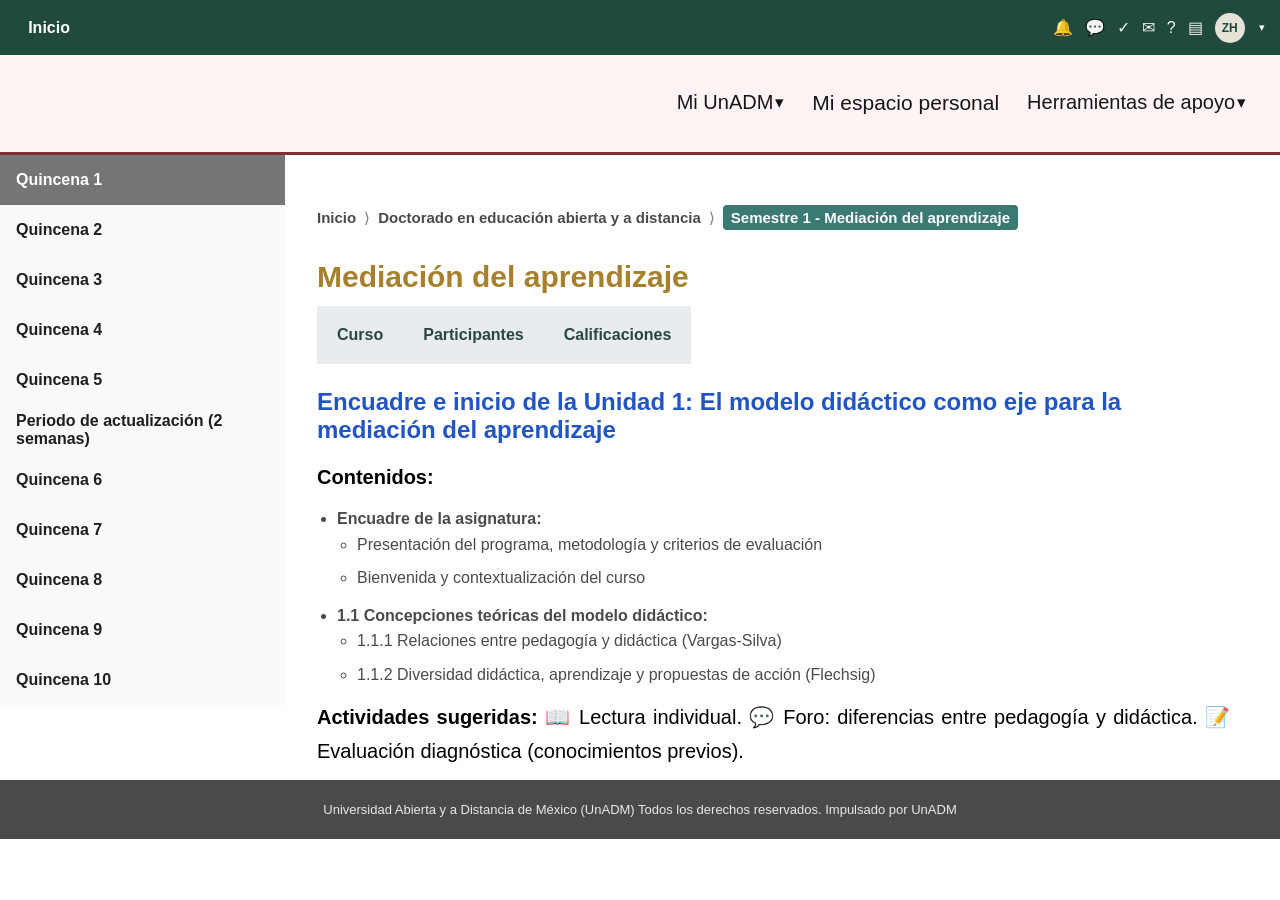
==== doc_1_1.html @ 1e91a080 "Barra de botones del curso creada" ====
<!DOCTYPE html>
<html lang="es">
<head>
<meta charset="UTF-8">
<meta name="viewport" content="width=device-width, initial-scale=1.0">
<title>Doctorado en Educación Abierta y a Distancia</title>
<link rel="stylesheet" href="style.css">
<link rel="stylesheet" href="header.css">
<link rel="stylesheet" href="aulas_doc.css">
<script src="header-loader.js" defer></script>
<script src="page-top-dropdown.js" defer></script>
</head>
<body>
  <div id="header-container"></div>
  <div class="page-top-band">
    <div class="page-top-links">
      <div class="page-top-dropdown">
        <button type="button" class="page-top-link page-top-dropdown-toggle" aria-haspopup="true" aria-expanded="false">Mi UnADM</button>
        <div class="dropdown-menu" role="menu" aria-label="Mi UnADM">
          <div class="dropdown-item dropdown-item-has-submenu" role="menuitem" aria-haspopup="true" aria-expanded="false">
            <span>Servicios escolares</span>
            <span class="submenu-arrow">▸</span>
            <div class="dropdown-submenu" role="menu" aria-label="Servicios escolares">
              <a href="javascript:void(0)" class="dropdown-item submenu-item" role="menuitem">Credencial estudiantil</a>
              <a href="javascript:void(0)" class="dropdown-item submenu-item" role="menuitem">Constancia de estudios</a>
              <div class="dropdown-item dropdown-item-has-submenu submenu-item" role="menuitem" aria-haspopup="true" aria-expanded="false">
                <span>Titulación</span>
                <span class="submenu-arrow">▸</span>
                <div class="dropdown-submenu" role="menu" aria-label="Titulación">
                  <a href="javascript:void(0)" class="dropdown-item submenu-item" role="menuitem">Diploma especialidad</a>
                  <a href="javascript:void(0)" class="dropdown-item submenu-item" role="menuitem">Grado maestría</a>
                  <a href="javascript:void(0)" class="dropdown-item submenu-item" role="menuitem">Grado Doctorado</a>
                </div>
              </div>
              <a href="javascript:void(0)" class="dropdown-item submenu-item" role="menuitem">Manuales</a>
            </div>
          </div>
          <a href="javascript:void(0)" class="dropdown-item" role="menuitem">Mesa de servicio</a>
          <div class="dropdown-item dropdown-item-has-submenu" role="menuitem" aria-haspopup="true" aria-expanded="false">
            <span>Normatividad</span>
            <span class="submenu-arrow">▸</span>
            <div class="dropdown-submenu" role="menu" aria-label="Normatividad">
              <a href="https://www.unadmexico.mx/images/descargables/Reglamento_Universitario_2026.pdf" class="dropdown-item submenu-item" role="menuitem">Reglamento Universitario</a>
              <a href="https://www.unadmexico.mx/images/descargables/CodigoDeEticaPersonasEstudiantes.pdf" class="dropdown-item submenu-item" role="menuitem">Código de ética del estudiante</a>
              <a href="https://www.unadmexico.mx/nosotros/normatividad" class="dropdown-item submenu-item" role="menuitem">Marco legal de la educación en México</a>
              <a href="javascript:void(0)" class="dropdown-item submenu-item" role="menuitem">Reglamento de estudios de posgrado</a>
            </div>
          </div>
          <a href="https://unadmexico.knimbus.com/portal/v2/default/home" class="dropdown-item" role="menuitem">Biblioteca digital</a>
          <a href="javascript:void(0)" class="dropdown-item" role="menuitem">Eventos UnADM</a>
          <a href="https://unadmposgrado.github.io/sistema/index.html" role="menuitem">SSAP</a>
        </div>
      </div>
      <a href="index.html" class="page-top-link page-top-link--personal">Mi espacio personal</a>
      <div class="page-top-dropdown">
        <button type="button" class="page-top-link page-top-dropdown-toggle" aria-haspopup="true" aria-expanded="false">Herramientas de apoyo</button>
        <div class="dropdown-menu" role="menu" aria-label="Herramientas de apoyo">
          <a href="https://100tecnicasdidacticas.unadmexico.mx/index.html" class="dropdown-item" role="menuitem">Técnicas de aprendizaje</a>
          <a href="https://calidad44.unadmexico.mx/my/indexsys.php#" class="dropdown-item" role="menuitem">Normateca Externa UnADM</a>
          <a href="https://calidad44.unadmexico.mx/my/" class="dropdown-item" role="menuitem">Diccionario COLMEX</a>
          <div class="dropdown-item dropdown-item-has-submenu" role="menuitem" aria-haspopup="true" aria-expanded="false">
            <span>Kit de supervivencia</span>
            <span class="submenu-arrow">▸</span>
            <div class="dropdown-submenu" role="menu" aria-label="Kit de supervivencia">
              <a href="https://unadmposgrado.github.io/refer/" class="dropdown-item submenu-item" role="menuitem">Generador de referencias UnADM</a>
              <a href="javascript:void(0)" class="dropdown-item submenu-item" role="menuitem">Normas de convivencia</a>
              <a href="javascript:void(0)" class="dropdown-item submenu-item" role="menuitem">Decálogo del estudiante en línea</a>
              <a href="javascript:void(0)" class="dropdown-item submenu-item" role="menuitem">Orientaciónes para el aprendizaje (autogestión)</a>
              <a href="javascript:void(0)" class="dropdown-item submenu-item" role="menuitem">Documentos de integridad académica</a>
              <a href="javascript:void(0)" class="dropdown-item submenu-item" role="menuitem">Netiqueta</a>
              <a href="javascript:void(0)" class="dropdown-item submenu-item" role="menuitem">Normas de citación</a>
            </div>
          </div>
        </div>
      </div>
    </div>
  </div>

  <div class="content-wrapper">
    <aside class="sidebar-menu" aria-label="Menú de quincenas">
      <button type="button" class="sidebar-btn is-active" data-section="quincena-1">Quincena 1</button>
      <button type="button" class="sidebar-btn" data-section="quincena-2">Quincena 2</button>
      <button type="button" class="sidebar-btn" data-section="quincena-3">Quincena 3</button>
      <button type="button" class="sidebar-btn" data-section="quincena-4">Quincena 4</button>
      <button type="button" class="sidebar-btn" data-section="quincena-5">Quincena 5</button>
      <button type="button" class="sidebar-btn" data-section="intermedio">Periodo de actualización (2 semanas)</button>
      <button type="button" class="sidebar-btn" data-section="quincena-6">Quincena 6</button>
      <button type="button" class="sidebar-btn" data-section="quincena-7">Quincena 7</button>
      <button type="button" class="sidebar-btn" data-section="quincena-8">Quincena 8</button>
      <button type="button" class="sidebar-btn" data-section="quincena-9">Quincena 9</button>
      <button type="button" class="sidebar-btn" data-section="quincena-10">Quincena 10</button>
      
    </aside>

    <div id="content-panel" class="content-main" aria-live="polite"></div>
  </div>

  <footer>
    Universidad Abierta y a Distancia de México (UnADM) Todos los derechos reservados. Impulsado por UnADM
  </footer>

  <script>
    const contentSections = {
      'quincena-1': {
        body: `
          <div class="section-content">
            <h3 class="section-detail-title">Encuadre e inicio de la Unidad 1: El modelo didáctico como eje para la mediación del aprendizaje</h3>
            <p><strong>Contenidos:</strong></p>
            <ul class="section-list">
              <li><strong>Encuadre de la asignatura:</strong>
                <ul class="section-sublist">
                  <li>Presentación del programa, metodología y criterios de evaluación</li>
                  <li>Bienvenida y contextualización del curso</li>
                </ul>
              </li>
              <li><strong>1.1 Concepciones teóricas del modelo didáctico:</strong>
                <ul class="section-sublist">
                  <li>1.1.1 Relaciones entre pedagogía y didáctica (Vargas-Silva)</li>
                  <li>1.1.2 Diversidad didáctica, aprendizaje y propuestas de acción (Flechsig)</li>
                </ul>
              </li>
            </ul>
            <p><strong>Actividades sugeridas:</strong> 📖 Lectura individual. 💬 Foro: diferencias entre pedagogía y didáctica. 📝 Evaluación diagnóstica (conocimientos previos).</p>
          </div>
        `
      },
      'quincena-2': {
        body: `
          <div class="section-content">
            <h3 class="section-detail-title">Modelos didácticos y entorno virtual de aprendizaje</h3>
            <p><strong>Contenidos:</strong></p>
            <ul class="section-list">
              <li><strong>1.1.3</strong> Fundamentación, características, estructura y tipologías de los modelos didácticos (Guárate)</li>
              <li><strong>1.2 El modelo didáctico en un entorno virtual de aprendizaje:</strong>
                <ul class="section-sublist">
                  <li>1.2.1 Instrucción programada (Flechsig)</li>
                  <li>1.2.2 Elementos tecnológicos, organizativos y pedagógicos del modelo didáctico (Salinas, et. al)</li>
                  <li>1.2.3 Modelo: entornos virtuales de aprendizaje (Guárate)</li>
                </ul>
              </li>
            </ul>
            <p><strong>Actividades sugeridas:</strong> 📘 Organizador gráfico (mapa conceptual). 🗣️ Foro comparativo. 🔍 Revisión de aula virtual. Sesión sincrónica.</p>
          </div>
        `
      },
      'quincena-3': {
        body: `
          <div class="section-content">
            <h3 class="section-detail-title">Educación abierta, heutagogía, conectivismo y cierre de Unidad 1</h3>
            <p><strong>Contenidos:</strong></p>
            <ul class="section-list">
              <li><strong>1.3 Aproximaciones a un modelo didáctico para la educación abierta y a distancia:</strong>
                <ul class="section-sublist">
                  <li>1.3.1 El aprendizaje abierto y cooperativo (García y Rabajoli)</li>
                  <li>1.3.2 El aprendizaje heutagógico, andragógico y conectivista (Mendiola y Lima)</li>
                  <li>1.3.3 Desafíos didácticos entre la hibridación y la inteligencia artificial (Maggio)</li>
                  <li>1.3.4 Los modelos mediacional y ecológico (Gimeno Sacristán y Espinoza)</li>
                </ul>
              </li>
            </ul>
            <p><strong>Producto integrador de Unidad 1:</strong> 📌 Ensayo argumentativo sobre el modelo didáctico</p>
          </div>
        `
      },
      'quincena-4': {
        body: `
          <div class="section-content">
            <h3 class="section-detail-title">Inicio de la Unidad 2: La mediación del aprendizaje en el contexto actual</h3>
            <p><strong>Contenidos:</strong></p>
            <ul class="section-list">
              <li><strong>2.1 La mediación del aprendizaje y su importancia:</strong>
                <ul class="section-sublist">
                  <li>2.1.1 Enfoque epistémico de la mediación del aprendizaje (Tapia Sosa; Ruiz y Ramírez; Vargas-Manrique)</li>
                  <li>2.1.2 Fundamentos de la mediación didáctica (Aguirre y Espinoza)</li>
                  <li>2.1.3 Perspectivas pedagógica, cognitiva y sociocultural de la mediación (Ruiz y Ramírez)</li>
                  <li>2.1.4 Transposición didáctica (Gómez)</li>
                  <li>2.1.5 Metodologías del aprendizaje basado en proyectos y en problemas (Cenich; Ortiz et al.; Escribano)</li>
                </ul>
              </li>
            </ul>
            <p><strong>Actividades sugeridas:</strong> 📖 Lectura. Foro: ¿Cómo aprendí a mediar? 📝 Organizador gráfico. Sesión sincrónica ABP.</p>
          </div>
        `
      },
      'quincena-5': {
        body: `
          <div class="section-content">
            <h3 class="section-detail-title">Actores didácticos y aula virtual en un ambiente virtual de aprendizaje</h3>
            <p><strong>Contenidos:</strong></p>
            <ul class="section-list">
              <li><strong>2.2 Actores didácticos en un ambiente virtual de aprendizaje:</strong>
                <ul class="section-sublist">
                  <li>2.2.1 Diseño y análisis del ambiente virtual de aprendizaje (Vargas; Céron)</li>
                  <li>2.2.2 Las fases de la modalidad didáctica de un ambiente virtual de aprendizaje (Céron)</li>
                  <li>2.2.3 El aula virtual (Buitrón)</li>
                  <li>2.2.4 Estructuras cognitivas para la construcción de un modelo didáctico en un ambiente virtual de aprendizaje (Céron)</li>
                </ul>
              </li>
            </ul>
            <p><strong>Actividades sugeridas:</strong> 🌐 Wiki colaborativa. Análisis de aula virtual modelo. 📘 Lectura + foro: estructuras cognitivas.</p>
          </div>
        `
      },
      'intermedio': {
        body: `
          <div class="section-content">
            <h3 class="section-detail-title">Periodo intermedio de integración y reflexión</h3>
            <p>Se propone una etapa de consolidación de aprendizajes, revisión de avances y preparación para la segunda parte del curso.</p>
          </div>
        `
      },
      'quincena-6': {
        body: `
          <div class="section-content">
            <h3 class="section-detail-title">Mediación en un ambiente virtual y habilidades del mediador (Primera parte)</h3>
            <p><strong>Contenidos:</strong></p>
            <ul class="section-list">
              <li><strong>2.3 La importancia de la mediación en un ambiente virtual de aprendizaje:</strong>
                <ul class="section-sublist">
                  <li>2.3.1 Mediación tecnológica (Lanzábal; Gómez)</li>
                  <li>2.3.2 Habilidades cognitivas y metacognitivas (Arenas)</li>
                  <li>2.3.3 De la mediación a la personalización (Bernaza)</li>
                </ul>
              </li>
              <li><strong>2.4 Habilidades del mediador en un ambiente virtual de aprendizaje:</strong>
                <ul class="section-sublist">
                  <li>2.4.1 Hablando de competencias para la mediación (Tapia; Ruiz)</li>
                  <li>2.4.2 Estrategias para definir el perfil del mediador (Urdaneta)</li>
                  <li>2.4.3 Habilidades pedagógicas (Brenes; Ruiz)</li>
                  <li>2.4.4 Habilidades sociales (Cordero)</li>
                  <li>2.4.5 Comunicativas (Ávila)</li>
                </ul>
              </li>
            </ul>
            <p><strong>Actividades sugeridas:</strong> 🧠 Borrador del biograma de trayectoria. 📋 Autoevaluación. Foro competencias.</p>
          </div>
        `
      },
      'quincena-7': {
        body: `
          <div class="section-content">
            <h3 class="section-detail-title">Habilidades del mediador (Segunda parte) y cierre de Unidad 2</h3>
            <p><strong>Contenidos:</strong></p>
            <ul class="section-list">
              <li><strong>2.4 Habilidades del mediador en un ambiente virtual de aprendizaje:</strong>
                <ul class="section-sublist">
                  <li>2.4.6 Psicológicas (Sánchez)</li>
                  <li>2.4.7 Investigativas (Pegudo)</li>
                  <li>2.4.8 Interculturales (Alarcón y Márquez)</li>
                  <li>2.4.9 Socioemocionales (Feuerstein, Scarafía)</li>
                </ul>
              </li>
              <li><strong>Inicio de la Unidad 3: El aprendizaje para la sociedad del conocimiento</strong>
                <ul class="section-sublist">
                  <li>3.1.1 Motivación y diálogo virtual (Arenas)</li>
                  <li>3.1.2 Mediación sociocultural en entornos virtuales (Ruiz y Ramírez, pp. 21-26)</li>
                </ul>
              </li>
            </ul>
            <p><strong>Producto integrador de Unidad 2:</strong> 📌 Biograma de trayectoria (narrativa autobiográfica)</p>
          </div>
        `
      },
      'quincena-8': {
        body: `
          <div class="section-content">
            <h3 class="section-detail-title">Diálogo multimodal, retroalimentación y prosumidores educativos</h3>
            <p><strong>Contenidos:</strong></p>
            <ul class="section-list">
              <li><strong>3.1 La mediación para la interactividad en un entorno virtual de aprendizaje:</strong>
                <ul class="section-sublist">
                  <li>3.1.3 Diálogo multimodal en la mediación virtual (Ruiz y Ramírez, 45-66)</li>
                  <li>3.1.4 La retroalimentación (Quezada; Espinoza)</li>
                </ul>
              </li>
              <li><strong>3.2 El aprendizaje mediado y los prosumidores educativos:</strong>
                <ul class="section-sublist">
                  <li>3.2.1 Referente sobre el productor y consumidor: prosumidor (González)</li>
                  <li>3.2.2 El docente-prosumidor (González; Buenestado)</li>
                  <li>3.2.3 El prosumidor y su acción educadora (González)</li>
                  <li>3.2.4 La formación del docente-prosumidor (Buenestado)</li>
                </ul>
              </li>
            </ul>
            <p><strong>Actividades sugeridas:</strong> ✏️ Borrador de propuesta de mejora. Análisis de retroalimentación. 🧩 Debate sincrónico.</p>
          </div>
        `
      },
      'quincena-9': {
        body: `
          <div class="section-content">
            <h3 class="section-detail-title">Conocimiento digital, inteligencia artificial y neurodidáctica</h3>
            <p><strong>Contenidos:</strong></p>
            <ul class="section-list">
              <li><strong>3.3 El aprendizaje en la era digital y en la sociedad del conocimiento:</strong>
                <ul class="section-sublist">
                  <li>3.3.1 El conectivismo: una teoría para el aprendizaje en la era digital (Siemens)</li>
                  <li>3.3.2 Conocimiento en era digital (Requena)</li>
                  <li>3.3.3 Internet y aprendizaje (Villanueva)</li>
                  <li>3.3.4 La inteligencia artificial en el contexto educativo (Vera; Navarrete; Peña y Sanabria-Navarro)</li>
                </ul>
              </li>
              <li><strong>3.4 Acerca de la neurodidáctica para el aprendizaje en el contexto actual:</strong>
                <ul class="section-sublist">
                  <li>3.4.1 Funciones de los hemisferios cerebrales para el aprendizaje (Rivas)</li>
                  <li>3.4.2 Las emociones y el aprendizaje significativo (Rivas; Navacerrada)</li>
                  <li>3.4.3 Neurodidáctica (Rivas; Ibarrola)</li>
                </ul>
              </li>
            </ul>
            <p><strong>Actividades sugeridas:</strong> 📊 Organizador gráfico IA. Foro emociones y mediación.</p>
          </div>
        `
      },
      'quincena-10': {
        body: `
          <div class="section-content">
            <h3 class="section-detail-title">Productos integradores, evaluación final y cierre del programa</h3>
            <p><strong>Contenidos:</strong></p>
            <ul class="section-list">
              <li><strong>Producto integrador de la Unidad 3:</strong>
                <ul class="section-sublist">
                  <li>Características del modelo didáctico a implementar</li>
                  <li>Análisis contextual</li>
                  <li>Árbol de áreas de mejora</li>
                  <li>Perfil de habilidades para la mediación</li>
                </ul>
              </li>
              <li><strong>Cierre integrador de la asignatura:</strong>
                <ul class="section-sublist">
                  <li>Modelo didáctico en el que se enmarca la práctica de mediación</li>
                  <li>Estrategias didácticas para la mejora de la práctica de mediación</li>
                  <li>Conclusiones sobre los retos de ser mediador del aprendizaje en la sociedad del conocimiento</li>
                </ul>
              </li>
              <li><strong>Evaluación final:</strong>
                <ul class="section-sublist">
                  <li>Portafolio reflexivo</li>
                  <li>Autoevaluación del perfil de egreso</li>
                  <li>Retroalimentación global y sesión sincrónica de cierre</li>
                </ul>
              </li>
            </ul>
            <p><strong>Producto integrador de Unidad 3:</strong> 📌 Documento de estrategias didácticas + Narrativa autobiográfica integradora</p>
          </div>
        `
      }
    };

    const contentPanel = document.getElementById('content-panel');
    const sidebarButtons = Array.from(document.querySelectorAll('.sidebar-btn'));

    function renderContent(sectionKey) {
      const section = contentSections[sectionKey];
      contentPanel.innerHTML = `
        <div class="breadcrumb-bar">
          <nav class="breadcrumb-nav" aria-label="Breadcrumb">
            <a href="index.html" class="breadcrumb-link">Inicio</a>
            <span class="breadcrumb-separator">⟩</span>
            <a href="doctorado.html" class="breadcrumb-link">Doctorado en educación abierta y a distancia</a>
            <span class="breadcrumb-separator">⟩</span>
            <span class="breadcrumb-current">Semestre 1 - Mediación del aprendizaje</span>
          </nav>
        </div>

        <h2 class="page-title">Mediación del aprendizaje</h2>
        <div class="page-subnav" aria-label="Secciones del curso">
          <a href="javascript:void(0)" class="page-subnav__button">Curso</a>
          <a href="javascript:void(0)" class="page-subnav__button">Participantes</a>
          <a href="javascript:void(0)" class="page-subnav__button">Calificaciones</a>
        </div>
        ${section.body}
      `;

      sidebarButtons.forEach((button) => {
        button.classList.toggle('is-active', button.dataset.section === sectionKey);
      });
    }

    sidebarButtons.forEach((button) => {
      button.addEventListener('click', () => renderContent(button.dataset.section));
    });

    renderContent('quincena-1');
  </script>
</body>
</html>
---- style.css ----
:root{
  --verde-oscuro:#1f4a3d;
  --verde-texto:#3f7a53;
  --dorado:#b5892e;
  --azul:#2255c4;
  --naranja:#f2954b;
  --guinda:#8c1c3a;
  --gris-fondo:#f4f4f4;
  --gris-borde:#e2e2e2;
  --gris-texto:#4a4a4a;
}

*{box-sizing:border-box;}
body{
  margin:0;
  padding-top: clamp(55px, 4.84vh, 92px);
  font-family:-apple-system, "Segoe UI", Roboto, Helvetica, Arial, sans-serif;
  color:var(--gris-texto);
  background:#ffffff;
}

/* ===== CONTENEDOR DE FRANJAS ===== */
.stripe-container{
  width:80%;
  max-width:1500px;
  margin:0 auto;
}
.welcome-box{
  color:#000;
  font-size:20px;
  text-align:justify;
  line-height:1.4;
  margin:40px auto 24px;
}

/* ===== FRANJAS DE DIVISIONES ===== */
.stripe{
  position:relative;
  height:105px;
  display:flex;
  align-items:center;
  justify-content:flex-start;
  padding-left:20px;
  padding-right:60px;
  color:inherit;
  text-decoration:none;
  overflow:hidden;
  border-bottom:1px solid #f0f0f0;
}
.stripe .title{
  z-index:2;
  font-weight:800;
  font-size:19px;
  letter-spacing:.3px;
  text-transform:uppercase;
  text-align:left;
}
.stripe .bg{
  position:absolute;
  inset:0;
  background-repeat:no-repeat;
  background-size:cover;
  opacity:.5;
}
.stripe.salud .title{ color:var(--verde-texto); }
.stripe.exactas .title{ color:var(--azul); }
.stripe.sociales .title{ color:var(--naranja); }
.stripe.extra .title{ color:var(--guinda); }

.stripe.salud{ background: linear-gradient(115deg, #eef5ee 0%, #eef5ee 30%, #ffffff 55%); }
.stripe.exactas{ background: linear-gradient(115deg, #eaf1fb 0%, #eaf1fb 30%, #ffffff 55%); }
.stripe.sociales{ background: linear-gradient(115deg, #fdf1e6 0%, #fdf1e6 30%, #ffffff 55%); }
.stripe.extra{ background: linear-gradient(115deg, #f7ecee 0%, #f7ecee 30%, #ffffff 55%); }

.triangles{
  position:absolute;
  left:0;top:0;bottom:0;
  width:60%;
  background-image:
    linear-gradient(135deg, transparent 48%, rgba(255,255,255,.6) 49%, transparent 51%),
    linear-gradient(45deg, transparent 48%, rgba(255,255,255,.6) 49%, transparent 51%);
  background-size:70px 70px;
  opacity:.5;
}

/* ===== FOOTER ===== */
footer{
  background:#4a4a4a;
  color:#e8e8e8;
  text-align:center;
  font-size:13px;
  padding:22px 10px;
}
footer a{ color:#ffffff; font-weight:600; text-decoration:underline; }

/* ===== BARRA DE BOTONES DEL CURSO ===== */
.page-subnav{
  display:flex;
  flex-wrap:wrap;
  gap:0;
  margin:4px 0 24px;
  background:#e9ecef;
  border-radius:0;
  overflow:hidden;
  width:fit-content;
  max-width:100%;
}

.page-subnav__button{
  display:inline-flex;
  align-items:center;
  justify-content:center;
  padding:20px 20px;
  background:transparent;
  color:#29473f;
  font-weight:700;
  text-decoration:none;
  border:0;
  border-radius:0;
  transition:background-color .2s ease, color .2s ease, border-radius .2s ease;
}

.page-subnav__button:hover,
.page-subnav__button:focus-visible{
  background:#29473f;
  color:#ffffff;
  border-radius:10px;
}

@media (max-width:700px){
  .stripe-container{
    width:100%;
    padding:0 16px;
  }
  .cat-grid{ grid-template-columns:1fr; }
  .quicklinks{ justify-content:center; }
  .stripe{ padding-right:24px; }
  .stripe .title{ font-size:14px; text-align:left; }
}
---- header.css ----
.topbar{
  position:fixed;
  top:0;
  left:0;
  right:0;
  width:100%;
  z-index:1000;
  background:var(--verde-oscuro);
  height: clamp(55px, 4.84vh, 92px);
  display:flex;
  align-items:center;
  justify-content:flex-end;
  padding:0 clamp(12px, 1.2vw, 32px);
  gap: clamp(12px, 1.2vh, 24px);
}
.topbar-home{
  margin-right:auto;
  color:#ffffff;
  text-decoration:none;
  font-weight: bold;
  padding: clamp(6px, 0.8vh, 10px) clamp(10px, 1vw, 16px);
  border-radius: clamp(6px, 0.6vh, 10px);
  background:transparent;
  transition: background-color .2s ease;
  display:inline-flex;
  align-items:center;
}
.topbar-home:hover{
  background:#e6e2d8;
  color:#1f4a3d;
}
.topbar .icon{
  color:#ffffff;
  font-size: clamp(16px, 1.6vh, 22px);
  opacity:.95;
  display:flex;
  align-items:center;
  text-decoration:none;
}
.avatar{
  width: clamp(30px, 2.4vh, 56px);
  height: clamp(30px, 2.4vh, 56px);
  border-radius:50%;
  background:#e7e2d8;
  color:#1f4a3d;
  font-weight:700;
  font-size: clamp(12px, 1.2vh, 18px);
  display:flex;align-items:center;justify-content:center;
}
.chev{color:#fff;font-size: clamp(11px, 1.1vh, 16px);margin-left:2px;}
---- aulas_doc.css ----
.page-top-band{
  position:relative;
  width:100%;
  min-height:100px;
  background:#fef4f4;
  border-bottom:3px solid #7c2f32;
  display:flex;
  align-items:flex-end;
  justify-content:flex-end;
  padding:0 24px 30px;
  box-sizing:border-box;
}

.page-top-links{
  display:flex;
  flex-wrap:wrap;
  justify-content:flex-end;
  align-items:center;
  gap:8px;
}

.page-top-link{
  display:inline-flex;
  align-items:center;
  justify-content:center;
  padding:8px 10px;
  border-radius:6px;
  background:transparent;
  color:#181717;
  text-decoration:none;
  font-size:20px;
  transition:background .2s ease;
  border:0;
  cursor:pointer;
}

.page-top-link--personal{
  font: inherit;
  font-size:21px;
  font-weight:400;
  line-height:1;
  letter-spacing:0;
  vertical-align:top;
  box-sizing:border-box;
}

.page-top-dropdown-toggle::after{
  content:" ▾";
  font-size:0.85em;
  margin-left:2px;
}

.page-top-link:hover{
  background:#f5ecec;
}

.page-top-dropdown{
  position:relative;
}

.dropdown-menu{
  display:none;
  position:absolute;
  top:calc(100% + 8px);
  right:0;
  min-width:220px;
  background:#f0f0f0;
  border-radius:8px;
  box-shadow:0 10px 24px rgba(0,0,0,0.12);
  padding:8px 0;
  z-index:100;
  flex-direction:column;
}

.page-top-dropdown.open .dropdown-menu{
  display:flex;
}

.dropdown-item{
  display:block;
  width:100%;
  padding:10px 16px;
  background:transparent;
  color:#181717;
  text-decoration:none;
  text-align:left;
  font-size:16px;
  font-weight:700;
  transition:background .2s ease, color .2s ease;
}

.dropdown-item:hover{
  background:#5a5a5a;
  color:#ffffff;
}

.dropdown-item-has-submenu{
  position:relative;
  display:flex;
  justify-content:space-between;
  align-items:center;
  border:0;
  background:transparent;
  color:#181717;
  font-weight:700;
}

.dropdown-item-has-submenu:hover,
.dropdown-item-has-submenu:focus-within{
  background:#5a5a5a;
  color:#ffffff;
}

.dropdown-item-has-submenu:hover > .submenu-arrow,
.dropdown-item-has-submenu:focus-within > .submenu-arrow{
  color:#ffffff;
}

.submenu-arrow{
  margin-left:8px;
  color:#181717;
}

.dropdown-submenu{
  display:none;
  position:absolute;
  top:0;
  left:100%;
  min-width:220px;
  background:#f0f0f0;
  border-radius:8px;
  box-shadow:0 10px 24px rgba(0,0,0,0.12);
  padding:8px 0;
  z-index:110;
  flex-direction:column;
  white-space:nowrap;
}

.dropdown-submenu[aria-label="Kit de supervivencia"]{
  left:auto;
  right:100%;
}

.dropdown-item-has-submenu:hover > .dropdown-submenu,
.dropdown-item-has-submenu:focus-within > .dropdown-submenu{
  display:flex;
}

.dropdown-item-has-submenu:hover,
.dropdown-item-has-submenu:focus-within{
  background:#5a5a5a;
  color:#ffffff;
}

.dropdown-submenu .dropdown-item{
  padding:10px 16px;
}

.dropdown-submenu .dropdown-item:hover{
  background:#757575;
}

.content-wrapper{
  width:100%;
  padding:0;
  box-sizing:border-box;
  display:grid;
  grid-template-columns:285px minmax(0, 1fr);
  align-items:start;
}

.sidebar-menu{
  width:100%;
  background:#f8f9fa;
  padding:0;
  box-sizing:border-box;
  position:sticky;
  top:20px;
  align-self:start;
}

.sidebar-btn{
  display:flex;
  align-items:center;
  width:100%;
  min-height:50px;
  padding:0 16px;
  border:0;
  background:transparent;
  color:#1f1f1f;
  text-decoration:none;
  font-size:16px;
  font-weight:700;
  cursor:pointer;
  transition:background .2s ease, color .2s ease;
  text-align:left;
}

.sidebar-btn:hover,
.sidebar-btn.is-active{
  background:#757575;
  color:#ffffff;
}

.content-main{
  min-width:0;
  padding:0 50px 0 32px;
}

.section-content{
  margin-top:12px;
}

.section-detail-title{
  margin:0 0 16px;
  color:#2255c4;
  font-size:24px;
  font-weight:700;
}

.section-list,
.section-sublist{
  margin:0 0 12px 20px;
  padding:0;
}

.section-list > li,
.section-sublist > li{
  margin-bottom:8px;
  line-height:1.6;
}

.section-content p{
  margin:0 0 12px;
  line-height:1.7;
}

.breadcrumb-bar{
  display:block;
  margin-top:50px;
  margin-bottom:30px;
  box-sizing:border-box;
}

.page-title{
  margin:0 0 12px;
  color:#a7802d;
  font-size:30px;
  font-weight:700;
}

.page-subtitle{
  margin:0;
  margin-bottom:20px;
  font-size:30px;
  font-weight:600;
  color:#ffffff;
  background:#f2954b;
  display:inline-block;
  padding:2px 10px;
  border-radius:6px;
}

  .page-title2{
    font-size:25px;
    margin:0 0 20px;
    font-weight:600;
    color:#4b72f2;
  }

p{
  font-size:20px;
  color:#000000;
  text-align:justify;
}

.breadcrumb-nav{
  display:flex;
  flex-wrap:wrap;
  align-items:center;
  gap:8px;
  font-size:15px;
  color:#4a4a4a;
}

.breadcrumb-link{
  color:#4a4a4a;
  text-decoration:none;
  font-weight:600;
}

.breadcrumb-link:hover{
  color:#29473f;
  text-decoration:underline;
}

.breadcrumb-separator{
  color:#7a7a7a;
}

.breadcrumb-current{
  display:inline-block;
  background:#3b7973;
  color:#ffffff;
  font-weight:600;
  padding:4px 8px;
  border-radius:4px;
}

.doctorado-page{
  margin-top:40px;
}

.doctorado-page h1{
  font-size:34px;
  margin:0 0 30px;
  color:#f2954b;
}

.asignaturas-section h2{
  color:#2255c4;
  font-size:30px;
  margin:0 0 18px;
}

.semestre-box{
  border:1px solid #d1d9e9;
  border-radius:12px;
  padding:22px;
  background:#ffffff;
  box-shadow:0 6px 15px rgba(0,0,0,.04);
}

.semestre-header{
  font-size:22px;
  font-weight:700;
  margin-bottom:18px;
  color:#1a1a1a;
}

.asignaturas-list{
  display:flex;
  flex-direction:column;
  gap:16px;
}

.asignatura-btn{
  display:block;
  padding:18px 22px;
  background:#ffffff;
  border:1px solid #d1d9e9;
  border-left:6px solid #f2954b;
  color:#1a1a1a;
  text-decoration:none;
  font-size:16px;
  border-radius:8px;
  transition:transform .2s ease, box-shadow .2s ease, background .2s ease;
}

.asignatura-btn:hover{
  background:#f3f7ff;
  transform:translateX(4px);
  box-shadow:0 10px 18px rgba(34,85,196,.12);
}

@media (max-width:700px){
  .content-wrapper{
    grid-template-columns:1fr;
    padding:0 20px 40px;
  }

  .sidebar-menu{
    width:100%;
    margin-bottom:24px;
    position:static;
  }

  .content-main{
    padding-left:0;
  }

  .doctorado-page{
    margin-top:24px;
  }
  .asignatura-btn{
    padding:16px 18px;
  }
}
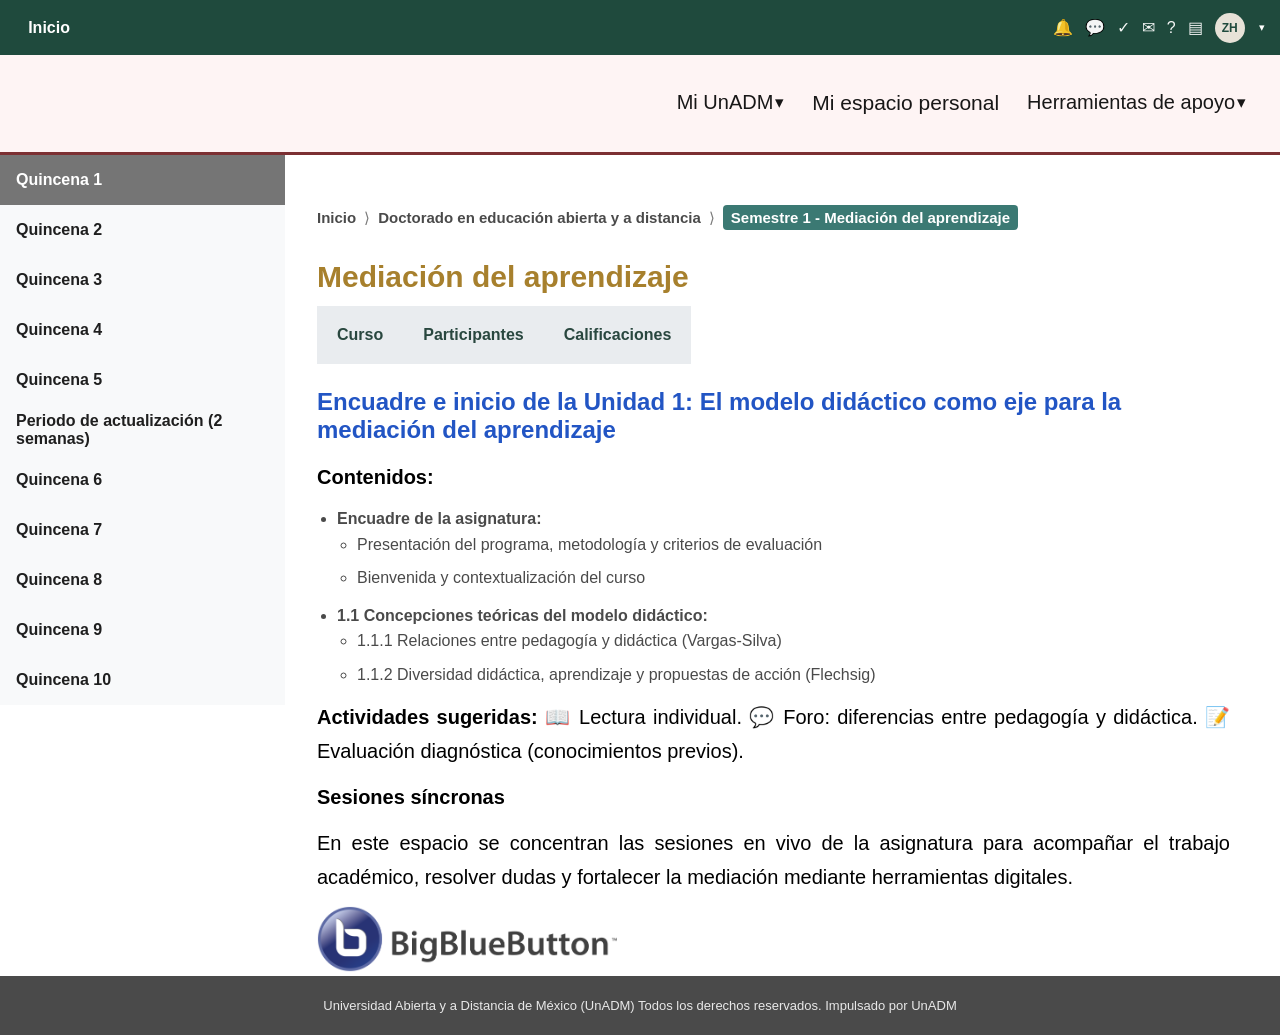
==== commit d2338356: "Big Blue Button agregado" ====
--- a/doc_1_1.html
+++ b/doc_1_1.html
@@ -3,6 +3,7 @@
 <head>
 <meta charset="UTF-8">
 <meta name="viewport" content="width=device-width, initial-scale=1.0">
+<link rel="icon" href="simulacion.png" type="image/png">
 <title>Doctorado en Educación Abierta y a Distancia</title>
 <link rel="stylesheet" href="style.css">
 <link rel="stylesheet" href="header.css">
@@ -40,29 +41,29 @@
             <span>Normatividad</span>
             <span class="submenu-arrow">▸</span>
             <div class="dropdown-submenu" role="menu" aria-label="Normatividad">
-              <a href="https://www.unadmexico.mx/images/descargables/Reglamento_Universitario_2026.pdf" class="dropdown-item submenu-item" role="menuitem">Reglamento Universitario</a>
-              <a href="https://www.unadmexico.mx/images/descargables/CodigoDeEticaPersonasEstudiantes.pdf" class="dropdown-item submenu-item" role="menuitem">Código de ética del estudiante</a>
-              <a href="https://www.unadmexico.mx/nosotros/normatividad" class="dropdown-item submenu-item" role="menuitem">Marco legal de la educación en México</a>
+              <a href="https://www.unadmexico.mx/images/descargables/Reglamento_Universitario_2026.pdf" target="_blank" class="dropdown-item submenu-item" role="menuitem">Reglamento Universitario</a>
+              <a href="https://www.unadmexico.mx/images/descargables/CodigoDeEticaPersonasEstudiantes.pdf" target="_blank" class="dropdown-item submenu-item" role="menuitem">Código de ética del estudiante</a>
+              <a href="https://www.unadmexico.mx/nosotros/normatividad" target="_blank" class="dropdown-item submenu-item" role="menuitem">Marco legal de la educación en México</a>
               <a href="javascript:void(0)" class="dropdown-item submenu-item" role="menuitem">Reglamento de estudios de posgrado</a>
             </div>
           </div>
-          <a href="https://unadmexico.knimbus.com/portal/v2/default/home" class="dropdown-item" role="menuitem">Biblioteca digital</a>
+          <a href="https://unadmexico.knimbus.com/portal/v2/default/home" target="_blank" class="dropdown-item" role="menuitem">Biblioteca digital</a>
           <a href="javascript:void(0)" class="dropdown-item" role="menuitem">Eventos UnADM</a>
-          <a href="https://unadmposgrado.github.io/sistema/index.html" role="menuitem">SSAP</a>
+          <a href="https://unadmposgrado.github.io/sistema/index.html" target="_blank" class="dropdown-item" role="menuitem">SSAP</a>
         </div>
       </div>
       <a href="index.html" class="page-top-link page-top-link--personal">Mi espacio personal</a>
       <div class="page-top-dropdown">
         <button type="button" class="page-top-link page-top-dropdown-toggle" aria-haspopup="true" aria-expanded="false">Herramientas de apoyo</button>
         <div class="dropdown-menu" role="menu" aria-label="Herramientas de apoyo">
-          <a href="https://100tecnicasdidacticas.unadmexico.mx/index.html" class="dropdown-item" role="menuitem">Técnicas de aprendizaje</a>
-          <a href="https://calidad44.unadmexico.mx/my/indexsys.php#" class="dropdown-item" role="menuitem">Normateca Externa UnADM</a>
-          <a href="https://calidad44.unadmexico.mx/my/" class="dropdown-item" role="menuitem">Diccionario COLMEX</a>
+          <a href="https://100tecnicasdidacticas.unadmexico.mx/index.html" target="_blank" class="dropdown-item" role="menuitem">Técnicas de aprendizaje</a>
+          <a href="https://calidad44.unadmexico.mx/my/indexsys.php#" target="_blank" class="dropdown-item" role="menuitem">Normateca Externa UnADM</a>
+          <a href="https://calidad44.unadmexico.mx/my/" target="_blank" class="dropdown-item" role="menuitem">Diccionario COLMEX</a>
           <div class="dropdown-item dropdown-item-has-submenu" role="menuitem" aria-haspopup="true" aria-expanded="false">
             <span>Kit de supervivencia</span>
             <span class="submenu-arrow">▸</span>
             <div class="dropdown-submenu" role="menu" aria-label="Kit de supervivencia">
-              <a href="https://unadmposgrado.github.io/refer/" class="dropdown-item submenu-item" role="menuitem">Generador de referencias UnADM</a>
+              <a href="https://unadmposgrado.github.io/refer/" target="_blank" class="dropdown-item submenu-item" role="menuitem">Generador de referencias UnADM</a>
               <a href="javascript:void(0)" class="dropdown-item submenu-item" role="menuitem">Normas de convivencia</a>
               <a href="javascript:void(0)" class="dropdown-item submenu-item" role="menuitem">Decálogo del estudiante en línea</a>
               <a href="javascript:void(0)" class="dropdown-item submenu-item" role="menuitem">Orientaciónes para el aprendizaje (autogestión)</a>
@@ -121,6 +122,9 @@
               </li>
             </ul>
             <p><strong>Actividades sugeridas:</strong> 📖 Lectura individual. 💬 Foro: diferencias entre pedagogía y didáctica. 📝 Evaluación diagnóstica (conocimientos previos).</p>
+            <p><strong>Sesiones síncronas</strong></p>
+            <p style="text-align: justify;">En este espacio se concentran las sesiones en vivo de la asignatura para acompañar el trabajo académico, resolver dudas y fortalecer la mediación mediante herramientas digitales.</p>
+            <img src="bbb_logo.png" alt="Logo de BigBlueButton" style="max-width: 300px; height: auto;" />
           </div>
         `
       },
@@ -140,6 +144,9 @@
               </li>
             </ul>
             <p><strong>Actividades sugeridas:</strong> 📘 Organizador gráfico (mapa conceptual). 🗣️ Foro comparativo. 🔍 Revisión de aula virtual. Sesión sincrónica.</p>
+            <p><strong>Sesiones síncronas</strong></p>
+            <p style="text-align: justify;">En este espacio se concentran las sesiones en vivo de la asignatura para acompañar el trabajo académico, resolver dudas y fortalecer la mediación mediante herramientas digitales.</p>
+            <img src="bbb_logo.png" alt="Logo de BigBlueButton" style="max-width: 300px; height: auto;" />
           </div>
         `
       },
@@ -179,6 +186,9 @@
               </li>
             </ul>
             <p><strong>Actividades sugeridas:</strong> 📖 Lectura. Foro: ¿Cómo aprendí a mediar? 📝 Organizador gráfico. Sesión sincrónica ABP.</p>
+            <p><strong>Sesiones síncronas</strong></p>
+            <p style="text-align: justify;">En este espacio se concentran las sesiones en vivo de la asignatura para acompañar el trabajo académico, resolver dudas y fortalecer la mediación mediante herramientas digitales.</p>
+            <img src="bbb_logo.png" alt="Logo de BigBlueButton" style="max-width: 300px; height: auto;" />
           </div>
         `
       },
@@ -198,6 +208,9 @@
               </li>
             </ul>
             <p><strong>Actividades sugeridas:</strong> 🌐 Wiki colaborativa. Análisis de aula virtual modelo. 📘 Lectura + foro: estructuras cognitivas.</p>
+            <p><strong>Sesiones síncronas</strong></p>
+            <p style="text-align: justify;">En este espacio se concentran las sesiones en vivo de la asignatura para acompañar el trabajo académico, resolver dudas y fortalecer la mediación mediante herramientas digitales.</p>
+            <img src="bbb_logo.png" alt="Logo de BigBlueButton" style="max-width: 300px; height: auto;" />
           </div>
         `
       },
@@ -233,6 +246,9 @@
               </li>
             </ul>
             <p><strong>Actividades sugeridas:</strong> 🧠 Borrador del biograma de trayectoria. 📋 Autoevaluación. Foro competencias.</p>
+            <p><strong>Sesiones síncronas</strong></p>
+            <p style="text-align: justify;">En este espacio se concentran las sesiones en vivo de la asignatura para acompañar el trabajo académico, resolver dudas y fortalecer la mediación mediante herramientas digitales.</p>
+            <img src="bbb_logo.png" alt="Logo de BigBlueButton" style="max-width: 300px; height: auto;" />
           </div>
         `
       },
@@ -283,6 +299,9 @@
               </li>
             </ul>
             <p><strong>Actividades sugeridas:</strong> ✏️ Borrador de propuesta de mejora. Análisis de retroalimentación. 🧩 Debate sincrónico.</p>
+            <p><strong>Sesiones síncronas</strong></p>
+            <p style="text-align: justify;">En este espacio se concentran las sesiones en vivo de la asignatura para acompañar el trabajo académico, resolver dudas y fortalecer la mediación mediante herramientas digitales.</p>
+            <img src="bbb_logo.png" alt="Logo de BigBlueButton" style="max-width: 300px; height: auto;" />
           </div>
         `
       },
@@ -309,6 +328,9 @@
               </li>
             </ul>
             <p><strong>Actividades sugeridas:</strong> 📊 Organizador gráfico IA. Foro emociones y mediación.</p>
+            <p><strong>Sesiones síncronas</strong></p>
+            <p style="text-align: justify;">En este espacio se concentran las sesiones en vivo de la asignatura para acompañar el trabajo académico, resolver dudas y fortalecer la mediación mediante herramientas digitales.</p>
+            <img src="bbb_logo.png" alt="Logo de BigBlueButton" style="max-width: 300px; height: auto;" />
           </div>
         `
       },
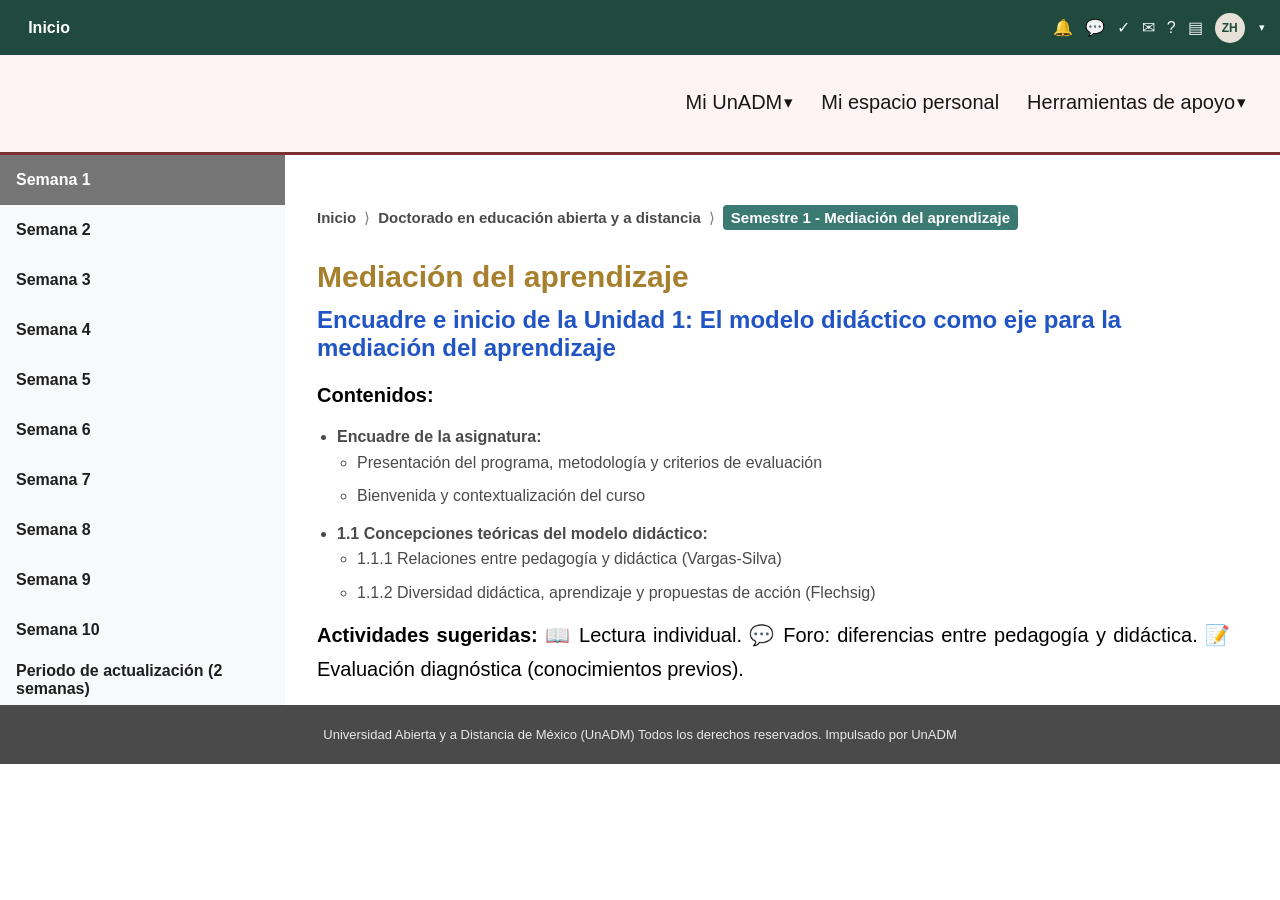
==== commit 889a3295: "Ajuste en semanas y asignatura extra en especialidad" ====
--- a/doc_1_1.html
+++ b/doc_1_1.html
@@ -3,7 +3,6 @@
 <head>
 <meta charset="UTF-8">
 <meta name="viewport" content="width=device-width, initial-scale=1.0">
-<link rel="icon" href="simulacion.png" type="image/png">
 <title>Doctorado en Educación Abierta y a Distancia</title>
 <link rel="stylesheet" href="style.css">
 <link rel="stylesheet" href="header.css">
@@ -41,29 +40,29 @@
             <span>Normatividad</span>
             <span class="submenu-arrow">▸</span>
             <div class="dropdown-submenu" role="menu" aria-label="Normatividad">
-              <a href="https://www.unadmexico.mx/images/descargables/Reglamento_Universitario_2026.pdf" target="_blank" class="dropdown-item submenu-item" role="menuitem">Reglamento Universitario</a>
-              <a href="https://www.unadmexico.mx/images/descargables/CodigoDeEticaPersonasEstudiantes.pdf" target="_blank" class="dropdown-item submenu-item" role="menuitem">Código de ética del estudiante</a>
-              <a href="https://www.unadmexico.mx/nosotros/normatividad" target="_blank" class="dropdown-item submenu-item" role="menuitem">Marco legal de la educación en México</a>
+              <a href="javascript:void(0)" class="dropdown-item submenu-item" role="menuitem">Reglamento Universitario</a>
+              <a href="javascript:void(0)" class="dropdown-item submenu-item" role="menuitem">Código de ética del estudiante</a>
+              <a href="javascript:void(0)" class="dropdown-item submenu-item" role="menuitem">Marco legal de la educación en México</a>
               <a href="javascript:void(0)" class="dropdown-item submenu-item" role="menuitem">Reglamento de estudios de posgrado</a>
             </div>
           </div>
-          <a href="https://unadmexico.knimbus.com/portal/v2/default/home" target="_blank" class="dropdown-item" role="menuitem">Biblioteca digital</a>
+          <a href="javascript:void(0)" class="dropdown-item" role="menuitem">Biblioteca digital</a>
           <a href="javascript:void(0)" class="dropdown-item" role="menuitem">Eventos UnADM</a>
-          <a href="https://unadmposgrado.github.io/sistema/index.html" target="_blank" class="dropdown-item" role="menuitem">SSAP</a>
+          <a href="javascript:void(0)" class="dropdown-item" role="menuitem">SSAP</a>
         </div>
       </div>
-      <a href="index.html" class="page-top-link page-top-link--personal">Mi espacio personal</a>
+      <a href="index.html" class="page-top-link">Mi espacio personal</a>
       <div class="page-top-dropdown">
         <button type="button" class="page-top-link page-top-dropdown-toggle" aria-haspopup="true" aria-expanded="false">Herramientas de apoyo</button>
         <div class="dropdown-menu" role="menu" aria-label="Herramientas de apoyo">
-          <a href="https://100tecnicasdidacticas.unadmexico.mx/index.html" target="_blank" class="dropdown-item" role="menuitem">Técnicas de aprendizaje</a>
-          <a href="https://calidad44.unadmexico.mx/my/indexsys.php#" target="_blank" class="dropdown-item" role="menuitem">Normateca Externa UnADM</a>
-          <a href="https://calidad44.unadmexico.mx/my/" target="_blank" class="dropdown-item" role="menuitem">Diccionario COLMEX</a>
+          <a href="javascript:void(0)" class="dropdown-item" role="menuitem">Técnicas de aprendizaje</a>
+          <a href="javascript:void(0)" class="dropdown-item" role="menuitem">Normateca Externa UnADM</a>
+          <a href="javascript:void(0)" class="dropdown-item" role="menuitem">Diccionario COLMEX</a>
           <div class="dropdown-item dropdown-item-has-submenu" role="menuitem" aria-haspopup="true" aria-expanded="false">
             <span>Kit de supervivencia</span>
             <span class="submenu-arrow">▸</span>
             <div class="dropdown-submenu" role="menu" aria-label="Kit de supervivencia">
-              <a href="https://unadmposgrado.github.io/refer/" target="_blank" class="dropdown-item submenu-item" role="menuitem">Generador de referencias UnADM</a>
+              <a href="javascript:void(0)" class="dropdown-item submenu-item" role="menuitem">Generador de referencias UnADM</a>
               <a href="javascript:void(0)" class="dropdown-item submenu-item" role="menuitem">Normas de convivencia</a>
               <a href="javascript:void(0)" class="dropdown-item submenu-item" role="menuitem">Decálogo del estudiante en línea</a>
               <a href="javascript:void(0)" class="dropdown-item submenu-item" role="menuitem">Orientaciónes para el aprendizaje (autogestión)</a>
@@ -78,19 +77,19 @@
   </div>
 
   <div class="content-wrapper">
-    <aside class="sidebar-menu" aria-label="Menú de quincenas">
-      <button type="button" class="sidebar-btn is-active" data-section="quincena-1">Quincena 1</button>
-      <button type="button" class="sidebar-btn" data-section="quincena-2">Quincena 2</button>
-      <button type="button" class="sidebar-btn" data-section="quincena-3">Quincena 3</button>
-      <button type="button" class="sidebar-btn" data-section="quincena-4">Quincena 4</button>
-      <button type="button" class="sidebar-btn" data-section="quincena-5">Quincena 5</button>
+    <aside class="sidebar-menu" aria-label="Menú de semanas">
+      <button type="button" class="sidebar-btn is-active" data-section="semana-1">Semana 1</button>
+      <button type="button" class="sidebar-btn" data-section="semana-2">Semana 2</button>
+      <button type="button" class="sidebar-btn" data-section="semana-3">Semana 3</button>
+      <button type="button" class="sidebar-btn" data-section="semana-4">Semana 4</button>
+      <button type="button" class="sidebar-btn" data-section="semana-5">Semana 5</button>
+      <button type="button" class="sidebar-btn" data-section="semana-6">Semana 6</button>
+      <button type="button" class="sidebar-btn" data-section="semana-7">Semana 7</button>
+      <button type="button" class="sidebar-btn" data-section="semana-8">Semana 8</button>
+      <button type="button" class="sidebar-btn" data-section="semana-9">Semana 9</button>
+      <button type="button" class="sidebar-btn" data-section="semana-10">Semana 10</button>
       <button type="button" class="sidebar-btn" data-section="intermedio">Periodo de actualización (2 semanas)</button>
-      <button type="button" class="sidebar-btn" data-section="quincena-6">Quincena 6</button>
-      <button type="button" class="sidebar-btn" data-section="quincena-7">Quincena 7</button>
-      <button type="button" class="sidebar-btn" data-section="quincena-8">Quincena 8</button>
-      <button type="button" class="sidebar-btn" data-section="quincena-9">Quincena 9</button>
-      <button type="button" class="sidebar-btn" data-section="quincena-10">Quincena 10</button>
-      
+
     </aside>
 
     <div id="content-panel" class="content-main" aria-live="polite"></div>
@@ -102,7 +101,7 @@
 
   <script>
     const contentSections = {
-      'quincena-1': {
+      'semana-1': {
         body: `
           <div class="section-content">
             <h3 class="section-detail-title">Encuadre e inicio de la Unidad 1: El modelo didáctico como eje para la mediación del aprendizaje</h3>
@@ -122,13 +121,10 @@
               </li>
             </ul>
             <p><strong>Actividades sugeridas:</strong> 📖 Lectura individual. 💬 Foro: diferencias entre pedagogía y didáctica. 📝 Evaluación diagnóstica (conocimientos previos).</p>
-            <p><strong>Sesiones síncronas</strong></p>
-            <p style="text-align: justify;">En este espacio se concentran las sesiones en vivo de la asignatura para acompañar el trabajo académico, resolver dudas y fortalecer la mediación mediante herramientas digitales.</p>
-            <img src="bbb_logo.png" alt="Logo de BigBlueButton" style="max-width: 300px; height: auto;" />
-          </div>
-        `
-      },
-      'quincena-2': {
+          </div>
+        `
+      },
+      'semana-2': {
         body: `
           <div class="section-content">
             <h3 class="section-detail-title">Modelos didácticos y entorno virtual de aprendizaje</h3>
@@ -144,13 +140,10 @@
               </li>
             </ul>
             <p><strong>Actividades sugeridas:</strong> 📘 Organizador gráfico (mapa conceptual). 🗣️ Foro comparativo. 🔍 Revisión de aula virtual. Sesión sincrónica.</p>
-            <p><strong>Sesiones síncronas</strong></p>
-            <p style="text-align: justify;">En este espacio se concentran las sesiones en vivo de la asignatura para acompañar el trabajo académico, resolver dudas y fortalecer la mediación mediante herramientas digitales.</p>
-            <img src="bbb_logo.png" alt="Logo de BigBlueButton" style="max-width: 300px; height: auto;" />
-          </div>
-        `
-      },
-      'quincena-3': {
+          </div>
+        `
+      },
+      'semana-3': {
         body: `
           <div class="section-content">
             <h3 class="section-detail-title">Educación abierta, heutagogía, conectivismo y cierre de Unidad 1</h3>
@@ -169,7 +162,7 @@
           </div>
         `
       },
-      'quincena-4': {
+      'semana-4': {
         body: `
           <div class="section-content">
             <h3 class="section-detail-title">Inicio de la Unidad 2: La mediación del aprendizaje en el contexto actual</h3>
@@ -186,13 +179,10 @@
               </li>
             </ul>
             <p><strong>Actividades sugeridas:</strong> 📖 Lectura. Foro: ¿Cómo aprendí a mediar? 📝 Organizador gráfico. Sesión sincrónica ABP.</p>
-            <p><strong>Sesiones síncronas</strong></p>
-            <p style="text-align: justify;">En este espacio se concentran las sesiones en vivo de la asignatura para acompañar el trabajo académico, resolver dudas y fortalecer la mediación mediante herramientas digitales.</p>
-            <img src="bbb_logo.png" alt="Logo de BigBlueButton" style="max-width: 300px; height: auto;" />
-          </div>
-        `
-      },
-      'quincena-5': {
+          </div>
+        `
+      },
+      'semana-5': {
         body: `
           <div class="section-content">
             <h3 class="section-detail-title">Actores didácticos y aula virtual en un ambiente virtual de aprendizaje</h3>
@@ -208,9 +198,6 @@
               </li>
             </ul>
             <p><strong>Actividades sugeridas:</strong> 🌐 Wiki colaborativa. Análisis de aula virtual modelo. 📘 Lectura + foro: estructuras cognitivas.</p>
-            <p><strong>Sesiones síncronas</strong></p>
-            <p style="text-align: justify;">En este espacio se concentran las sesiones en vivo de la asignatura para acompañar el trabajo académico, resolver dudas y fortalecer la mediación mediante herramientas digitales.</p>
-            <img src="bbb_logo.png" alt="Logo de BigBlueButton" style="max-width: 300px; height: auto;" />
           </div>
         `
       },
@@ -222,7 +209,7 @@
           </div>
         `
       },
-      'quincena-6': {
+      'semana-6': {
         body: `
           <div class="section-content">
             <h3 class="section-detail-title">Mediación en un ambiente virtual y habilidades del mediador (Primera parte)</h3>
@@ -246,13 +233,10 @@
               </li>
             </ul>
             <p><strong>Actividades sugeridas:</strong> 🧠 Borrador del biograma de trayectoria. 📋 Autoevaluación. Foro competencias.</p>
-            <p><strong>Sesiones síncronas</strong></p>
-            <p style="text-align: justify;">En este espacio se concentran las sesiones en vivo de la asignatura para acompañar el trabajo académico, resolver dudas y fortalecer la mediación mediante herramientas digitales.</p>
-            <img src="bbb_logo.png" alt="Logo de BigBlueButton" style="max-width: 300px; height: auto;" />
-          </div>
-        `
-      },
-      'quincena-7': {
+          </div>
+        `
+      },
+      'semana-7': {
         body: `
           <div class="section-content">
             <h3 class="section-detail-title">Habilidades del mediador (Segunda parte) y cierre de Unidad 2</h3>
@@ -277,7 +261,7 @@
           </div>
         `
       },
-      'quincena-8': {
+      'semana-8': {
         body: `
           <div class="section-content">
             <h3 class="section-detail-title">Diálogo multimodal, retroalimentación y prosumidores educativos</h3>
@@ -299,13 +283,10 @@
               </li>
             </ul>
             <p><strong>Actividades sugeridas:</strong> ✏️ Borrador de propuesta de mejora. Análisis de retroalimentación. 🧩 Debate sincrónico.</p>
-            <p><strong>Sesiones síncronas</strong></p>
-            <p style="text-align: justify;">En este espacio se concentran las sesiones en vivo de la asignatura para acompañar el trabajo académico, resolver dudas y fortalecer la mediación mediante herramientas digitales.</p>
-            <img src="bbb_logo.png" alt="Logo de BigBlueButton" style="max-width: 300px; height: auto;" />
-          </div>
-        `
-      },
-      'quincena-9': {
+          </div>
+        `
+      },
+      'semana-9': {
         body: `
           <div class="section-content">
             <h3 class="section-detail-title">Conocimiento digital, inteligencia artificial y neurodidáctica</h3>
@@ -328,13 +309,10 @@
               </li>
             </ul>
             <p><strong>Actividades sugeridas:</strong> 📊 Organizador gráfico IA. Foro emociones y mediación.</p>
-            <p><strong>Sesiones síncronas</strong></p>
-            <p style="text-align: justify;">En este espacio se concentran las sesiones en vivo de la asignatura para acompañar el trabajo académico, resolver dudas y fortalecer la mediación mediante herramientas digitales.</p>
-            <img src="bbb_logo.png" alt="Logo de BigBlueButton" style="max-width: 300px; height: auto;" />
-          </div>
-        `
-      },
-      'quincena-10': {
+          </div>
+        `
+      },
+      'semana-10': {
         body: `
           <div class="section-content">
             <h3 class="section-detail-title">Productos integradores, evaluación final y cierre del programa</h3>
@@ -386,11 +364,6 @@
         </div>
 
         <h2 class="page-title">Mediación del aprendizaje</h2>
-        <div class="page-subnav" aria-label="Secciones del curso">
-          <a href="javascript:void(0)" class="page-subnav__button">Curso</a>
-          <a href="javascript:void(0)" class="page-subnav__button">Participantes</a>
-          <a href="javascript:void(0)" class="page-subnav__button">Calificaciones</a>
-        </div>
         ${section.body}
       `;
 
@@ -403,7 +376,7 @@
       button.addEventListener('click', () => renderContent(button.dataset.section));
     });
 
-    renderContent('quincena-1');
+    renderContent('semana-1');
   </script>
 </body>
 </html>
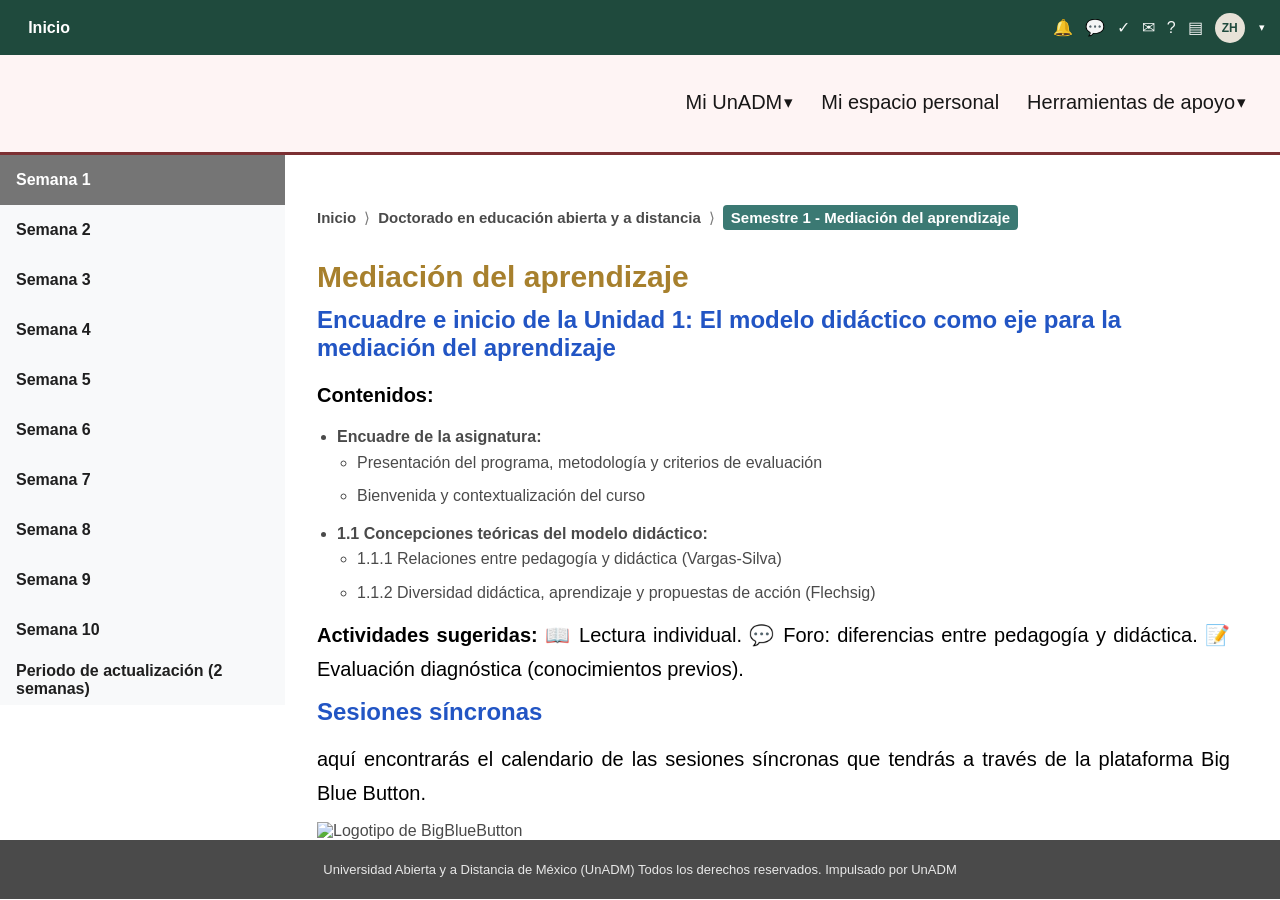
==== commit 7185e14e: "Agregado el apartado de sesiones síncronas" ====
--- a/doc_1_1.html
+++ b/doc_1_1.html
@@ -40,29 +40,30 @@
             <span>Normatividad</span>
             <span class="submenu-arrow">▸</span>
             <div class="dropdown-submenu" role="menu" aria-label="Normatividad">
-              <a href="javascript:void(0)" class="dropdown-item submenu-item" role="menuitem">Reglamento Universitario</a>
-              <a href="javascript:void(0)" class="dropdown-item submenu-item" role="menuitem">Código de ética del estudiante</a>
+              <a href="https://www.unadmexico.mx/images/descargables/Reglamento_Universitario_2026.pdf" target="_blank" class="dropdown-item submenu-item" role="menuitem">Reglamento Universitario</a>
+              <a href="https://www.unadmexico.mx/images/descargables/CodigoDeEticaPersonasEstudiantes.pdf" class="dropdown-item submenu-item" role="menuitem">Código de ética del estudiante</a>
               <a href="javascript:void(0)" class="dropdown-item submenu-item" role="menuitem">Marco legal de la educación en México</a>
               <a href="javascript:void(0)" class="dropdown-item submenu-item" role="menuitem">Reglamento de estudios de posgrado</a>
             </div>
           </div>
-          <a href="javascript:void(0)" class="dropdown-item" role="menuitem">Biblioteca digital</a>
+          <a href="https://unadmexico.knimbus.com/portal/v2/default/home" target="_blank" class="dropdown-item" role="menuitem">Biblioteca digital</a>
           <a href="javascript:void(0)" class="dropdown-item" role="menuitem">Eventos UnADM</a>
-          <a href="javascript:void(0)" class="dropdown-item" role="menuitem">SSAP</a>
+          <a href="https://unadmposgrado.github.io/sistema/index.html" target="_blank" class="dropdown-item" role="menuitem">SSAP</a>
+          <a href="https://phannyjoy-oss.github.io/ecosistema.unadmexico.mx/#" target="_blank" class="dropdown-item" role="menuitem">Ecosistema digital de aprendizaje autogestivo</a>
         </div>
       </div>
       <a href="index.html" class="page-top-link">Mi espacio personal</a>
       <div class="page-top-dropdown">
         <button type="button" class="page-top-link page-top-dropdown-toggle" aria-haspopup="true" aria-expanded="false">Herramientas de apoyo</button>
         <div class="dropdown-menu" role="menu" aria-label="Herramientas de apoyo">
-          <a href="javascript:void(0)" class="dropdown-item" role="menuitem">Técnicas de aprendizaje</a>
+          <a href="https://100tecnicasdidacticas.unadmexico.mx/index.html" class="dropdown-item" role="menuitem">Técnicas de aprendizaje</a>
           <a href="javascript:void(0)" class="dropdown-item" role="menuitem">Normateca Externa UnADM</a>
           <a href="javascript:void(0)" class="dropdown-item" role="menuitem">Diccionario COLMEX</a>
           <div class="dropdown-item dropdown-item-has-submenu" role="menuitem" aria-haspopup="true" aria-expanded="false">
             <span>Kit de supervivencia</span>
             <span class="submenu-arrow">▸</span>
             <div class="dropdown-submenu" role="menu" aria-label="Kit de supervivencia">
-              <a href="javascript:void(0)" class="dropdown-item submenu-item" role="menuitem">Generador de referencias UnADM</a>
+              <a href="https://unadmposgrado.github.io/refer/index.html" target="_blank" class="dropdown-item submenu-item" role="menuitem">Generador de referencias UnADM</a>
               <a href="javascript:void(0)" class="dropdown-item submenu-item" role="menuitem">Normas de convivencia</a>
               <a href="javascript:void(0)" class="dropdown-item submenu-item" role="menuitem">Decálogo del estudiante en línea</a>
               <a href="javascript:void(0)" class="dropdown-item submenu-item" role="menuitem">Orientaciónes para el aprendizaje (autogestión)</a>
@@ -352,6 +353,13 @@
 
     function renderContent(sectionKey) {
       const section = contentSections[sectionKey];
+      const synchronousSessions = sectionKey.startsWith('semana-') ? `
+        <div class="section-content">
+          <h3 class="section-detail-title">Sesiones síncronas</h3>
+          <p>aquí encontrarás el calendario de las sesiones síncronas que tendrás a través de la plataforma Big Blue Button.</p>
+          <img src="https://raw.githubusercontent.com/bigbluebutton/bigbluebutton/develop/docs/static/img/logo.svg" alt="Logotipo de BigBlueButton" width="100">
+        </div>
+      ` : '';
       contentPanel.innerHTML = `
         <div class="breadcrumb-bar">
           <nav class="breadcrumb-nav" aria-label="Breadcrumb">
@@ -364,7 +372,7 @@
         </div>
 
         <h2 class="page-title">Mediación del aprendizaje</h2>
-        ${section.body}
+        ${section.body}${synchronousSessions}
       `;
 
       sidebarButtons.forEach((button) => {
